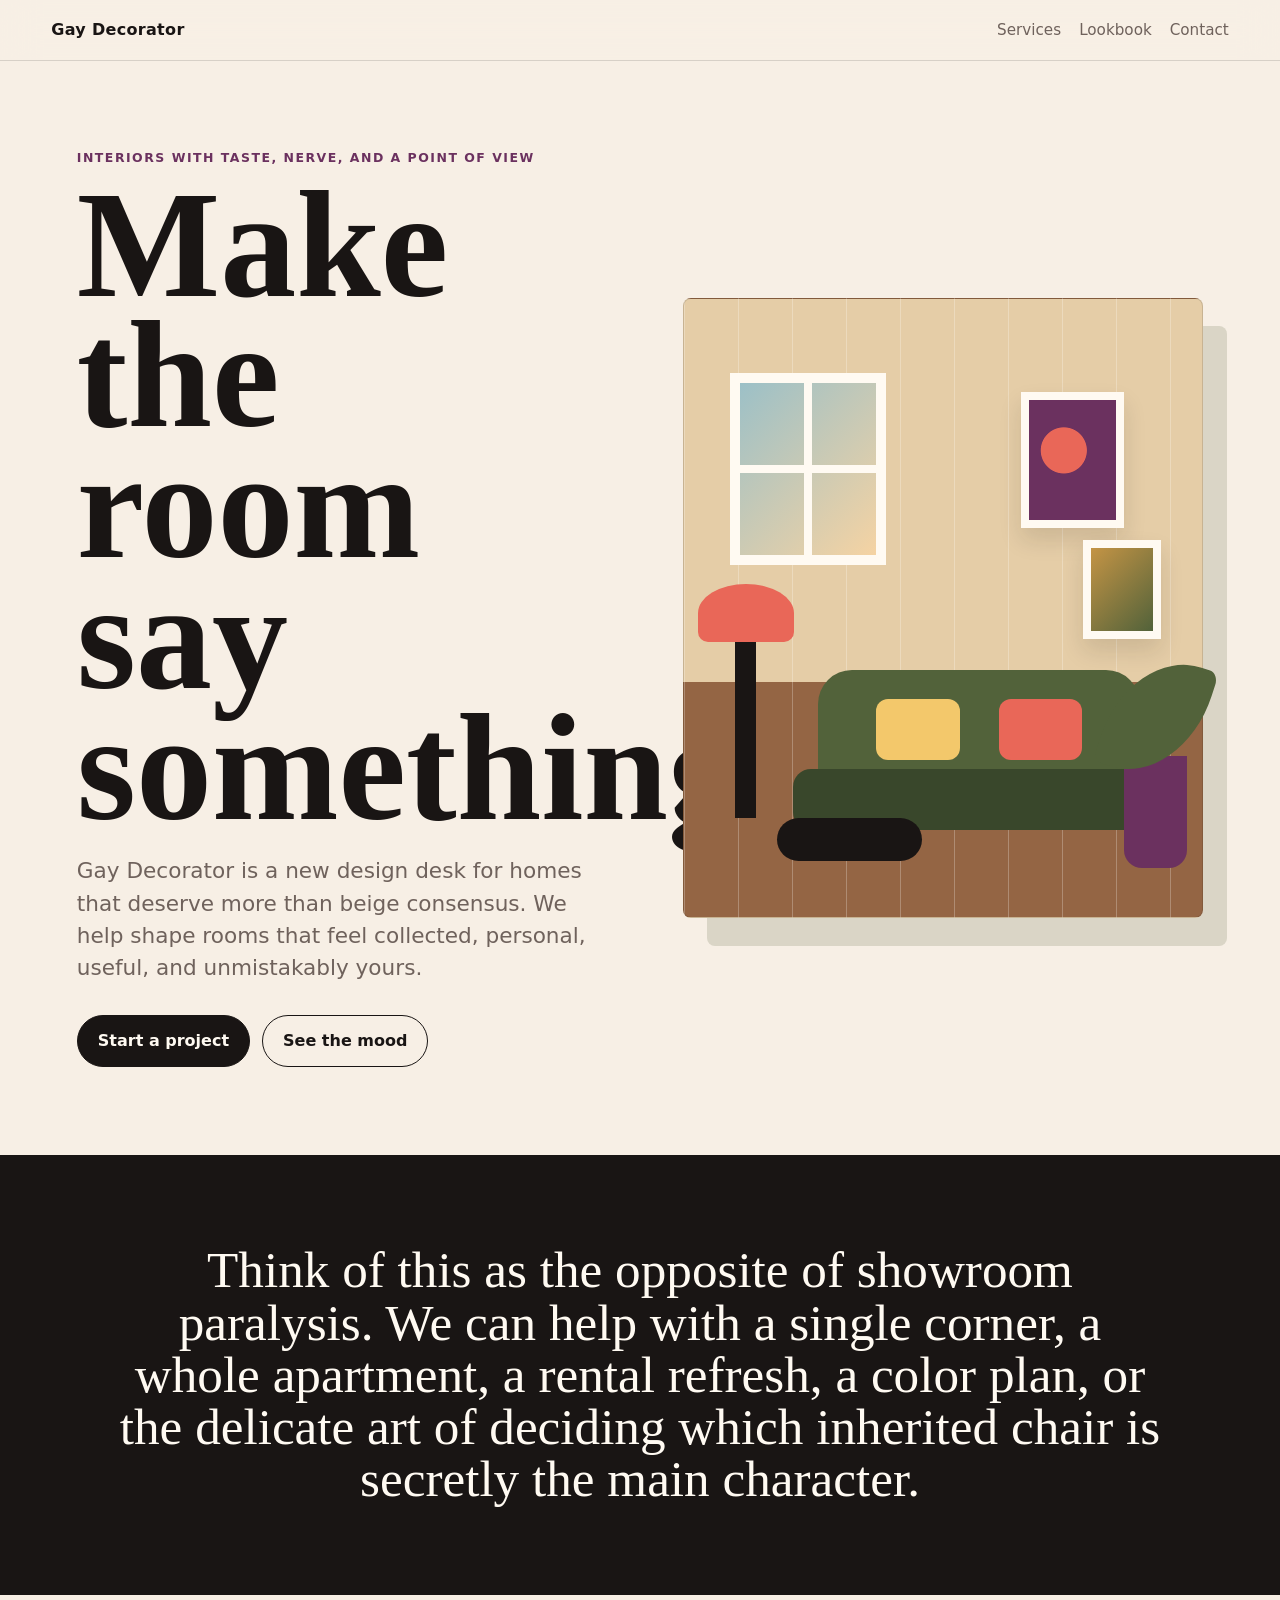
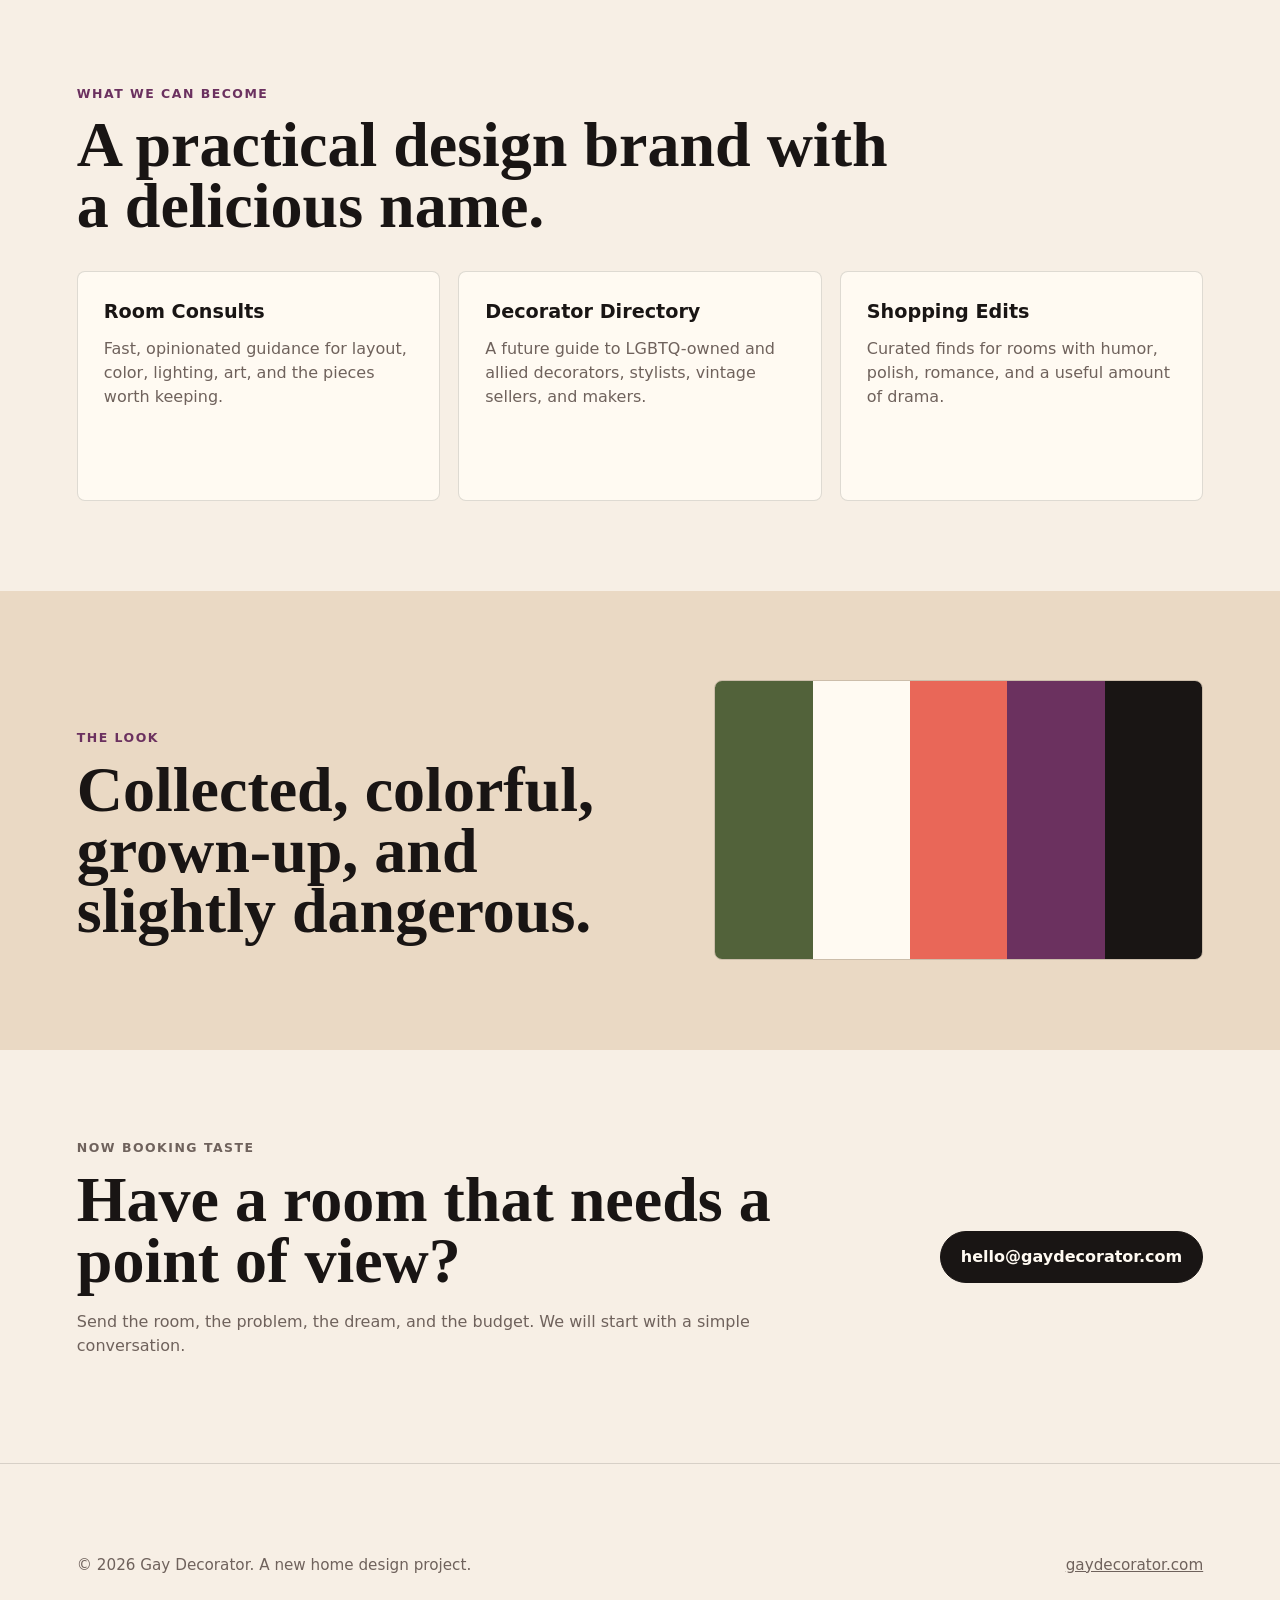
==== index.html @ ffef7746 "Launch static site" ====
<!doctype html>
<html lang="en">
  <head>
    <meta charset="utf-8">
    <meta name="viewport" content="width=device-width, initial-scale=1">
    <title>Gay Decorator | Rooms With Taste, Nerve, and a Point of View</title>
    <meta name="description" content="Gay Decorator is a sharp, joyful home design guide for people who want rooms with taste, nerve, and personality.">
    <link rel="canonical" href="https://gaydecorator.com/">
    <meta property="og:title" content="Gay Decorator">
    <meta property="og:description" content="Rooms with taste, nerve, and a point of view.">
    <meta property="og:type" content="website">
    <meta property="og:url" content="https://gaydecorator.com/">
    <meta name="theme-color" content="#f7efe5">
    <link rel="stylesheet" href="styles.css">
  </head>
  <body>
    <header class="site-header">
      <a class="brand" href="#top" aria-label="Gay Decorator home">Gay Decorator</a>
      <nav aria-label="Primary navigation">
        <a href="#services">Services</a>
        <a href="#lookbook">Lookbook</a>
        <a href="#contact">Contact</a>
      </nav>
    </header>

    <main id="top">
      <section class="hero">
        <div class="hero-copy">
          <p class="eyebrow">Interiors with taste, nerve, and a point of view</p>
          <h1>Make the room say something.</h1>
          <p class="lede">Gay Decorator is a new design desk for homes that deserve more than beige consensus. We help shape rooms that feel collected, personal, useful, and unmistakably yours.</p>
          <div class="hero-actions">
            <a class="button primary" href="mailto:hello@gaydecorator.com?subject=Gay%20Decorator%20project">Start a project</a>
            <a class="button secondary" href="#lookbook">See the mood</a>
          </div>
        </div>
        <div class="hero-room" aria-label="Stylized living room scene">
          <div class="window"></div>
          <div class="art art-one"></div>
          <div class="art art-two"></div>
          <div class="sofa">
            <span></span>
            <span></span>
          </div>
          <div class="table"></div>
          <div class="lamp"></div>
          <div class="plant"></div>
        </div>
      </section>

      <section class="intro">
        <p>Think of this as the opposite of showroom paralysis. We can help with a single corner, a whole apartment, a rental refresh, a color plan, or the delicate art of deciding which inherited chair is secretly the main character.</p>
      </section>

      <section id="services" class="section">
        <div class="section-heading">
          <p class="eyebrow">What we can become</p>
          <h2>A practical design brand with a delicious name.</h2>
        </div>
        <div class="service-grid">
          <article>
            <h3>Room Consults</h3>
            <p>Fast, opinionated guidance for layout, color, lighting, art, and the pieces worth keeping.</p>
          </article>
          <article>
            <h3>Decorator Directory</h3>
            <p>A future guide to LGBTQ-owned and allied decorators, stylists, vintage sellers, and makers.</p>
          </article>
          <article>
            <h3>Shopping Edits</h3>
            <p>Curated finds for rooms with humor, polish, romance, and a useful amount of drama.</p>
          </article>
        </div>
      </section>

      <section id="lookbook" class="lookbook">
        <div>
          <p class="eyebrow">The look</p>
          <h2>Collected, colorful, grown-up, and slightly dangerous.</h2>
        </div>
        <div class="swatches" aria-label="Design palette">
          <span class="swatch olive"></span>
          <span class="swatch cream"></span>
          <span class="swatch coral"></span>
          <span class="swatch plum"></span>
          <span class="swatch ink"></span>
        </div>
      </section>

      <section id="contact" class="contact">
        <div>
          <p class="eyebrow">Now booking taste</p>
          <h2>Have a room that needs a point of view?</h2>
          <p>Send the room, the problem, the dream, and the budget. We will start with a simple conversation.</p>
        </div>
        <a class="button primary" href="mailto:hello@gaydecorator.com?subject=Gay%20Decorator%20project">hello@gaydecorator.com</a>
      </section>
    </main>

    <footer>
      <p>&copy; 2026 Gay Decorator. A new home design project.</p>
      <a href="https://gaydecorator.com/">gaydecorator.com</a>
    </footer>
  </body>
</html>
---- styles.css ----
:root {
  --paper: #f7efe5;
  --cream: #fffaf2;
  --ink: #191514;
  --muted: #6f625c;
  --olive: #52623a;
  --coral: #e96758;
  --plum: #6b315f;
  --gold: #c49445;
  --line: rgba(25, 21, 20, 0.14);
}

* {
  box-sizing: border-box;
}

html {
  scroll-behavior: smooth;
}

body {
  margin: 0;
  color: var(--ink);
  background: var(--paper);
  font-family: Inter, ui-sans-serif, system-ui, -apple-system, BlinkMacSystemFont, "Segoe UI", sans-serif;
  line-height: 1.5;
}

a {
  color: inherit;
}

.site-header {
  position: sticky;
  top: 0;
  z-index: 10;
  display: flex;
  align-items: center;
  justify-content: space-between;
  gap: 24px;
  padding: 18px clamp(20px, 4vw, 56px);
  border-bottom: 1px solid var(--line);
  background: rgba(247, 239, 229, 0.88);
  backdrop-filter: blur(18px);
}

.brand {
  font-weight: 900;
  text-decoration: none;
  letter-spacing: 0.02em;
}

nav {
  display: flex;
  gap: 18px;
  color: var(--muted);
  font-size: 0.95rem;
}

nav a {
  text-decoration: none;
}

main {
  overflow: hidden;
}

.hero {
  display: grid;
  grid-template-columns: minmax(0, 1.02fr) minmax(300px, 0.98fr);
  gap: clamp(28px, 5vw, 72px);
  align-items: center;
  min-height: calc(100vh - 76px);
  padding: clamp(42px, 7vw, 88px) clamp(20px, 6vw, 86px);
}

.hero-copy {
  max-width: 720px;
}

.eyebrow {
  margin: 0 0 12px;
  color: var(--plum);
  font-size: 0.78rem;
  font-weight: 900;
  letter-spacing: 0.12em;
  text-transform: uppercase;
}

h1,
h2,
h3,
p {
  margin-top: 0;
}

h1 {
  max-width: 820px;
  margin-bottom: 22px;
  font-family: Georgia, "Times New Roman", serif;
  font-size: clamp(4rem, 12vw, 9.5rem);
  line-height: 0.86;
  letter-spacing: 0;
}

h2 {
  margin-bottom: 18px;
  font-family: Georgia, "Times New Roman", serif;
  font-size: clamp(2.1rem, 5vw, 4.8rem);
  line-height: 0.95;
  letter-spacing: 0;
}

h3 {
  margin-bottom: 10px;
  font-size: 1.2rem;
}

.lede {
  max-width: 640px;
  color: var(--muted);
  font-size: clamp(1.1rem, 2vw, 1.35rem);
}

.hero-actions {
  display: flex;
  flex-wrap: wrap;
  gap: 12px;
  margin-top: 30px;
}

.button {
  display: inline-flex;
  align-items: center;
  justify-content: center;
  min-height: 46px;
  padding: 13px 20px;
  border: 1px solid var(--ink);
  border-radius: 999px;
  font-weight: 800;
  text-decoration: none;
}

.button.primary {
  color: var(--cream);
  background: var(--ink);
}

.button.secondary {
  background: transparent;
}

.hero-room {
  position: relative;
  min-height: min(620px, 72vh);
  border: 1px solid var(--line);
  border-radius: 8px;
  background:
    linear-gradient(90deg, rgba(255,255,255,0.25) 1px, transparent 1px) 0 0 / 54px 54px,
    linear-gradient(#e5cda7 0 62%, #946544 62% 100%);
  box-shadow: 24px 28px 0 rgba(82, 98, 58, 0.18);
}

.window {
  position: absolute;
  top: 12%;
  left: 9%;
  width: 30%;
  height: 31%;
  border: 10px solid var(--cream);
  background: linear-gradient(135deg, #9cc0c7, #f5d3a3);
}

.window::before,
.window::after {
  position: absolute;
  content: "";
  background: var(--cream);
}

.window::before {
  left: 50%;
  width: 8px;
  height: 100%;
  transform: translateX(-50%);
}

.window::after {
  top: 50%;
  width: 100%;
  height: 8px;
  transform: translateY(-50%);
}

.art {
  position: absolute;
  border: 8px solid var(--cream);
  box-shadow: 0 12px 22px rgba(25, 21, 20, 0.12);
}

.art-one {
  top: 15%;
  right: 15%;
  width: 20%;
  height: 22%;
  background: radial-gradient(circle at 40% 42%, var(--coral) 0 26%, transparent 27%), var(--plum);
}

.art-two {
  top: 39%;
  right: 8%;
  width: 15%;
  height: 16%;
  background: linear-gradient(135deg, var(--gold), var(--olive));
}

.sofa {
  position: absolute;
  right: 12%;
  bottom: 14%;
  width: 62%;
  height: 26%;
  border-radius: 34px 34px 12px 12px;
  background: var(--olive);
}

.sofa::before {
  position: absolute;
  bottom: 0;
  left: -8%;
  width: 116%;
  height: 38%;
  border-radius: 18px;
  background: #39472b;
  content: "";
}

.sofa span {
  position: absolute;
  top: 18%;
  width: 26%;
  height: 38%;
  border-radius: 12px;
  background: #f3c86b;
}

.sofa span:first-child {
  left: 18%;
}

.sofa span:last-child {
  right: 18%;
  background: var(--coral);
}

.table {
  position: absolute;
  left: 18%;
  bottom: 9%;
  width: 28%;
  height: 7%;
  border-radius: 999px;
  background: var(--ink);
}

.lamp {
  position: absolute;
  left: 10%;
  bottom: 16%;
  width: 4%;
  height: 30%;
  background: var(--ink);
}

.lamp::before {
  position: absolute;
  left: 50%;
  top: -26%;
  width: 96px;
  height: 58px;
  border-radius: 50% 50% 10px 10px;
  background: var(--coral);
  content: "";
  transform: translateX(-50%);
}

.plant {
  position: absolute;
  right: 3%;
  bottom: 8%;
  width: 12%;
  height: 18%;
  border-radius: 0 0 18px 18px;
  background: var(--plum);
}

.plant::before {
  position: absolute;
  left: 50%;
  bottom: 80%;
  width: 150%;
  height: 110%;
  border-radius: 80% 10% 80% 10%;
  background: var(--olive);
  content: "";
  transform: translateX(-50%) rotate(18deg);
}

.intro,
.section,
.lookbook,
.contact,
footer {
  padding: clamp(44px, 7vw, 92px) clamp(20px, 6vw, 86px);
}

.intro {
  color: var(--cream);
  background: var(--ink);
}

.intro p {
  max-width: 1050px;
  margin: 0 auto;
  font-family: Georgia, "Times New Roman", serif;
  font-size: clamp(1.7rem, 4vw, 4.2rem);
  line-height: 1.02;
  text-align: center;
}

.section-heading {
  max-width: 850px;
  margin-bottom: 34px;
}

.service-grid {
  display: grid;
  grid-template-columns: repeat(3, minmax(0, 1fr));
  gap: 18px;
}

.service-grid article {
  min-height: 230px;
  padding: 26px;
  border: 1px solid var(--line);
  border-radius: 8px;
  background: var(--cream);
}

.service-grid p,
.contact p {
  color: var(--muted);
}

.lookbook {
  display: grid;
  grid-template-columns: minmax(0, 1fr) minmax(260px, 0.8fr);
  gap: 26px;
  align-items: end;
  background: #ead9c4;
}

.swatches {
  display: grid;
  grid-template-columns: repeat(5, 1fr);
  min-height: 280px;
  border: 1px solid var(--line);
  border-radius: 8px;
  overflow: hidden;
}

.swatch.olive { background: var(--olive); }
.swatch.cream { background: var(--cream); }
.swatch.coral { background: var(--coral); }
.swatch.plum { background: var(--plum); }
.swatch.ink { background: var(--ink); }

.contact {
  display: flex;
  align-items: center;
  justify-content: space-between;
  gap: 24px;
}

.contact > div {
  max-width: 720px;
}

footer {
  display: flex;
  justify-content: space-between;
  gap: 20px;
  border-top: 1px solid var(--line);
  color: var(--muted);
  font-size: 0.95rem;
}

footer p {
  margin-bottom: 0;
}

@media (max-width: 850px) {
  .site-header,
  .contact,
  footer {
    align-items: flex-start;
    flex-direction: column;
  }

  nav {
    flex-wrap: wrap;
  }

  .hero,
  .lookbook,
  .service-grid {
    grid-template-columns: 1fr;
  }

  .hero {
    min-height: 0;
  }

  .hero-room {
    min-height: 460px;
  }

  .swatches {
    min-height: 180px;
  }
}

@media (max-width: 520px) {
  h1 {
    font-size: 4.1rem;
  }

  .hero-room {
    min-height: 360px;
    box-shadow: 12px 14px 0 rgba(82, 98, 58, 0.18);
  }

  .service-grid article {
    min-height: 0;
  }
}
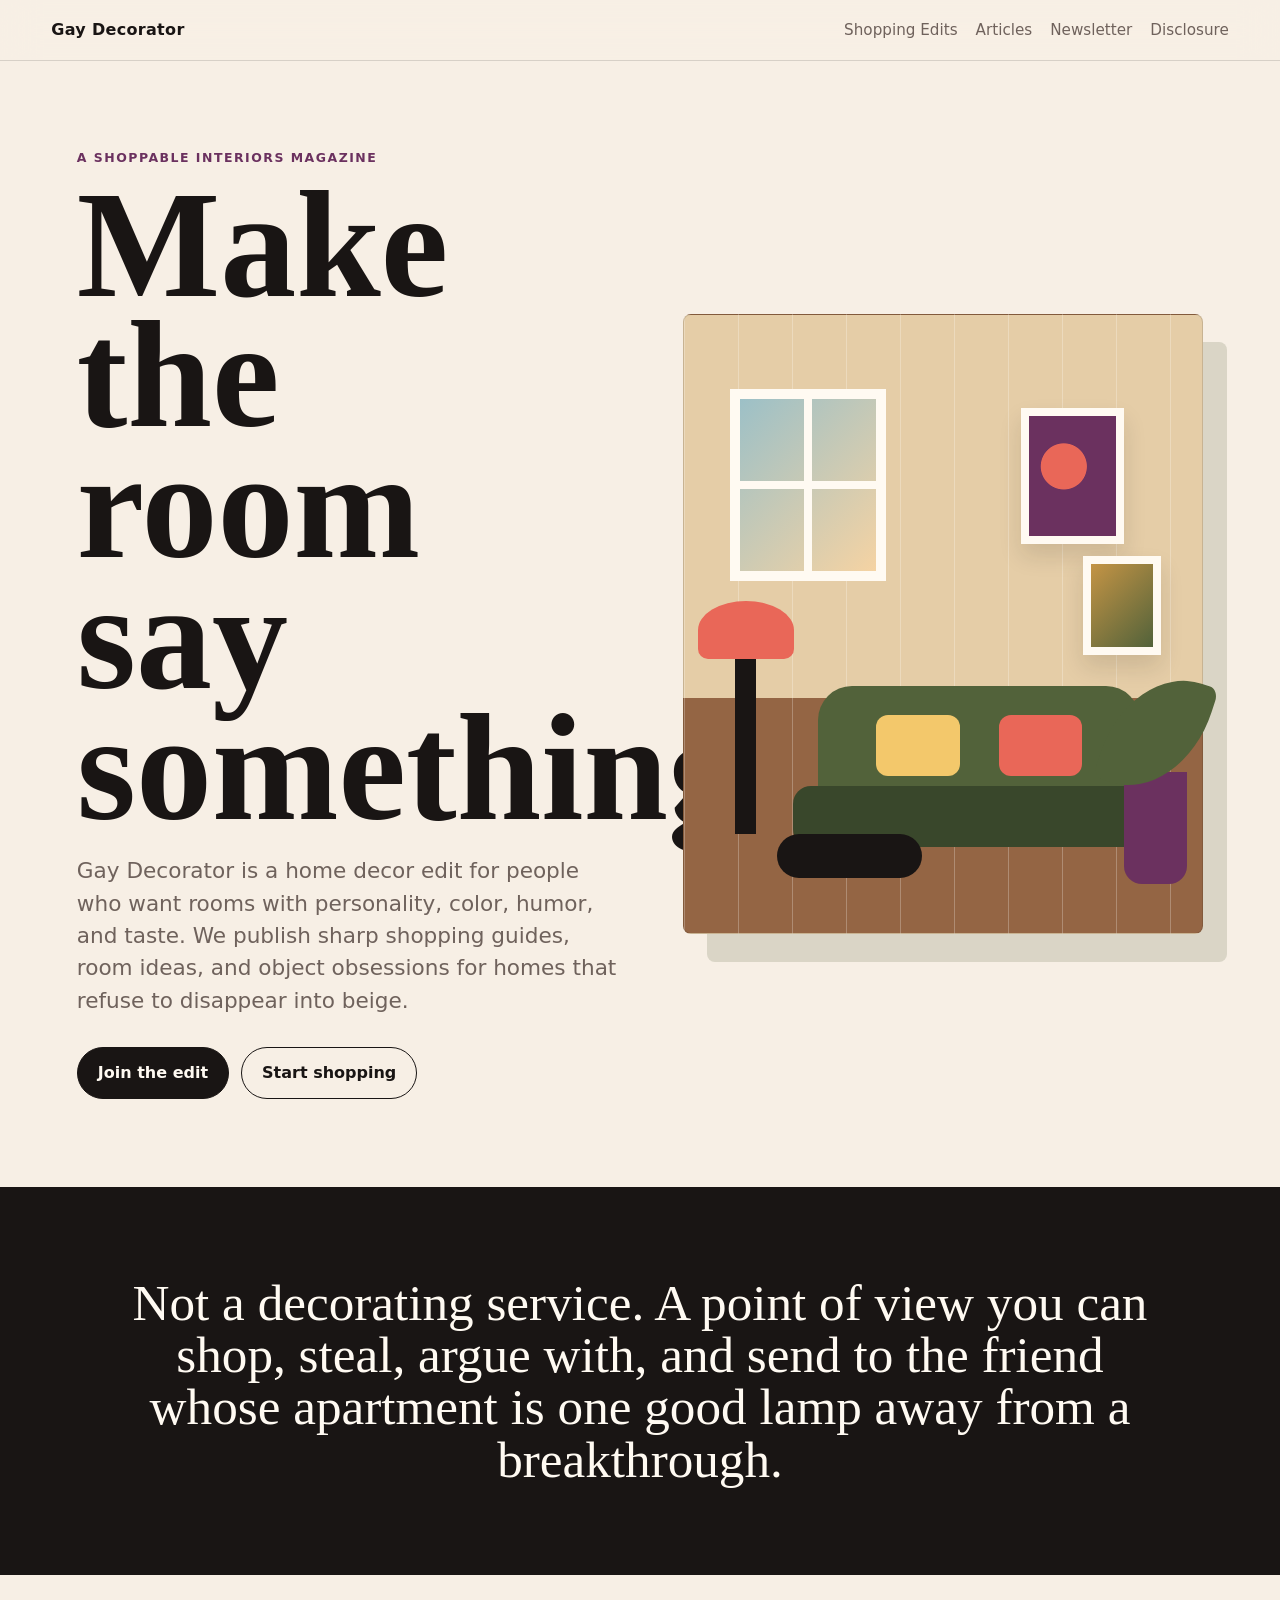
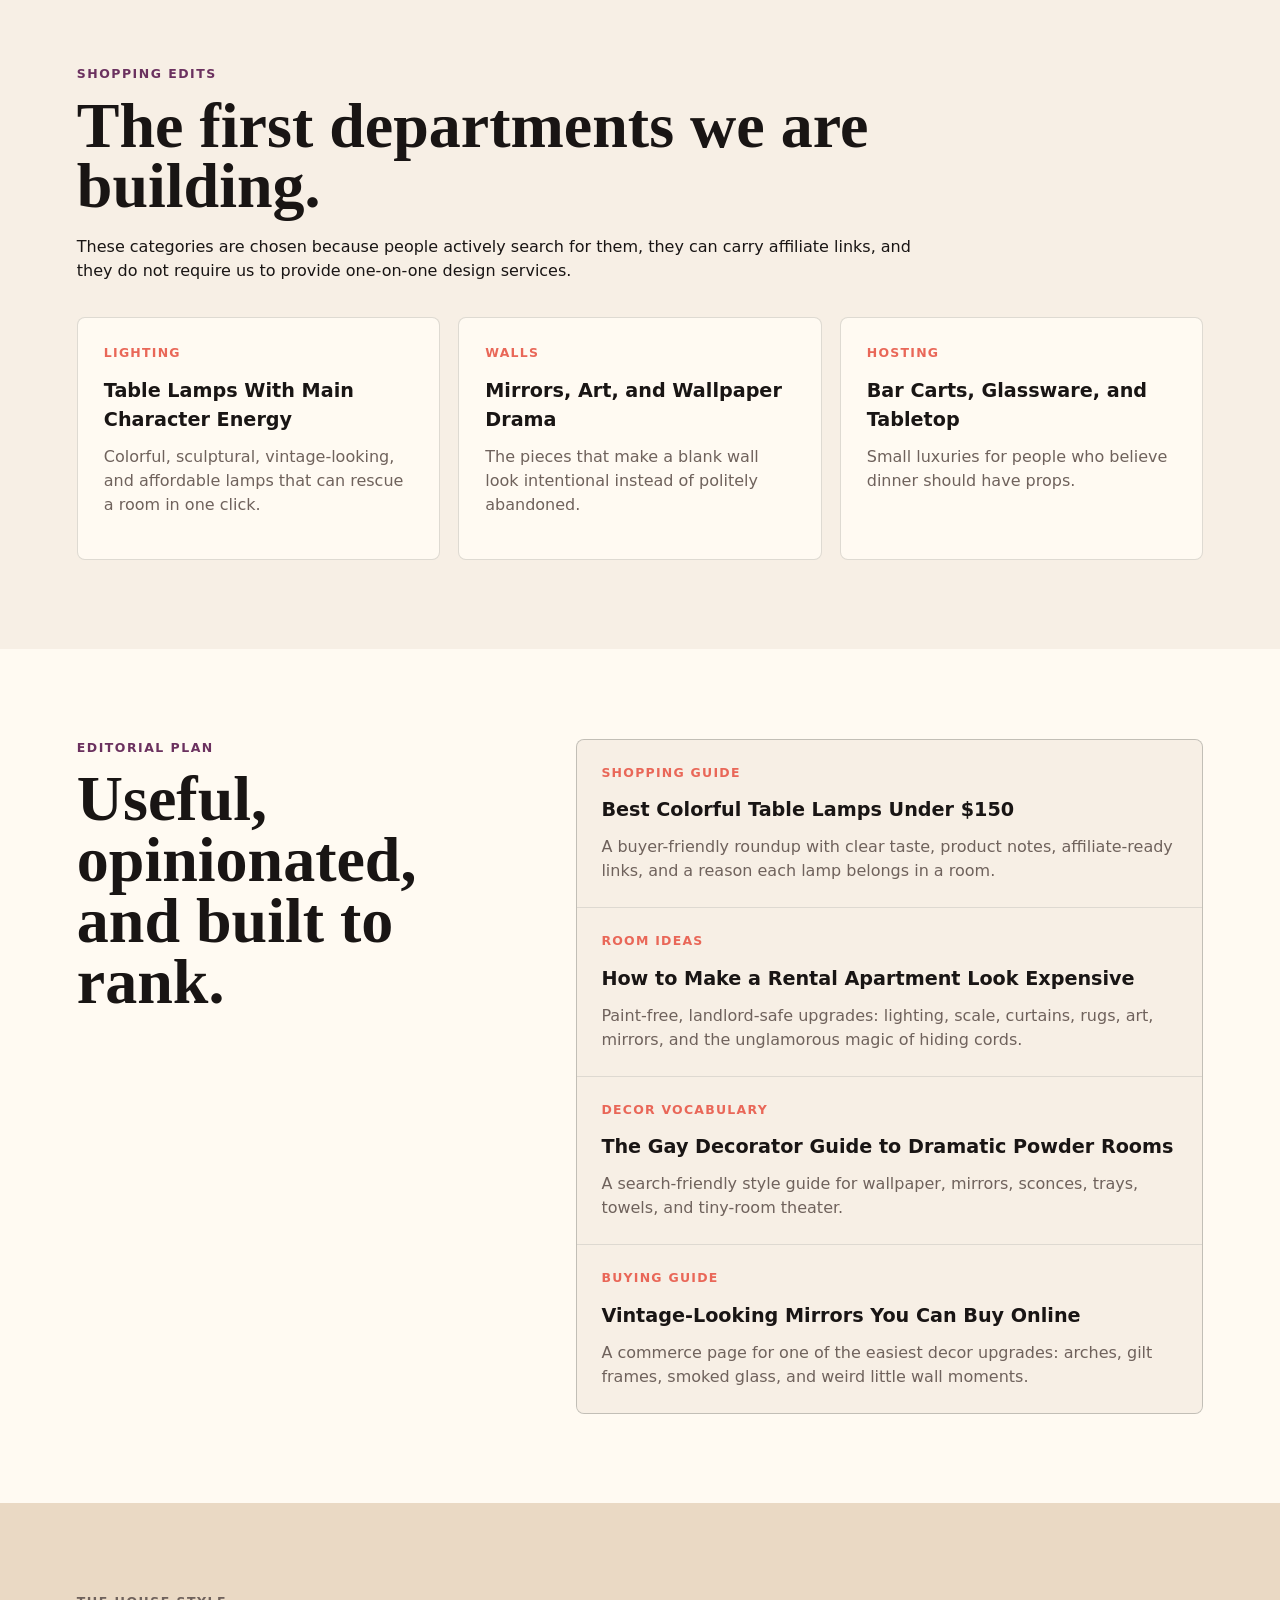
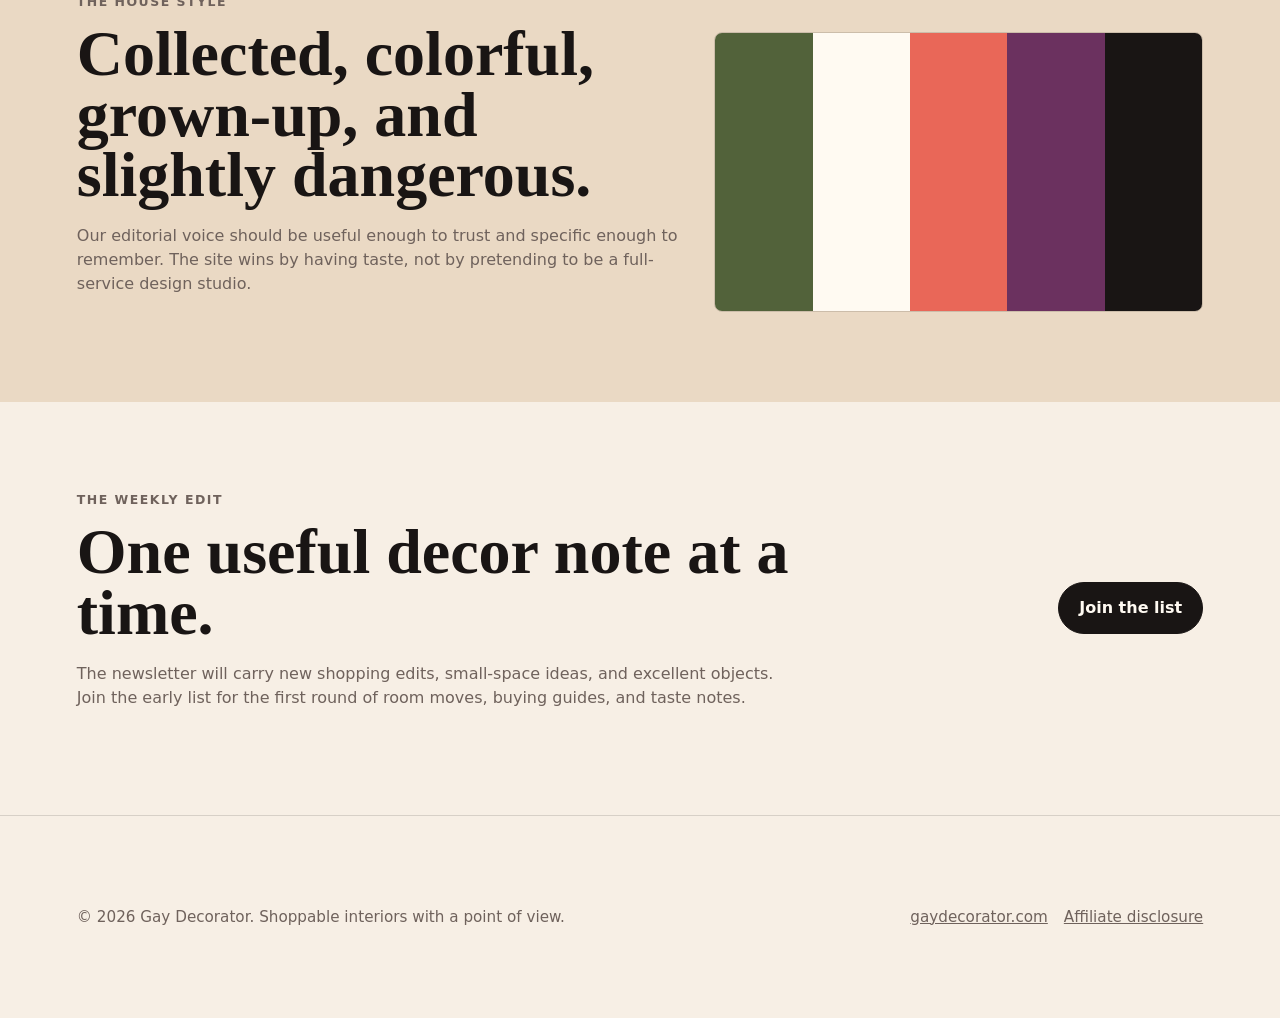
==== commit 8ca41331: "Add files via upload Reposition Gay Decorator as content commerce publication" ====
--- a/index.html
+++ b/index.html
@@ -3,11 +3,11 @@
   <head>
     <meta charset="utf-8">
     <meta name="viewport" content="width=device-width, initial-scale=1">
-    <title>Gay Decorator | Rooms With Taste, Nerve, and a Point of View</title>
-    <meta name="description" content="Gay Decorator is a sharp, joyful home design guide for people who want rooms with taste, nerve, and personality.">
+    <title>Gay Decorator | Shoppable Interiors With Taste and Nerve</title>
+    <meta name="description" content="Gay Decorator is a shoppable interiors magazine for rooms with personality, color, humor, and taste.">
     <link rel="canonical" href="https://gaydecorator.com/">
     <meta property="og:title" content="Gay Decorator">
-    <meta property="og:description" content="Rooms with taste, nerve, and a point of view.">
+    <meta property="og:description" content="Shoppable interiors with taste, nerve, color, and a point of view.">
     <meta property="og:type" content="website">
     <meta property="og:url" content="https://gaydecorator.com/">
     <meta name="theme-color" content="#f7efe5">
@@ -17,21 +17,22 @@
     <header class="site-header">
       <a class="brand" href="#top" aria-label="Gay Decorator home">Gay Decorator</a>
       <nav aria-label="Primary navigation">
-        <a href="#services">Services</a>
-        <a href="#lookbook">Lookbook</a>
-        <a href="#contact">Contact</a>
+        <a href="#edits">Shopping Edits</a>
+        <a href="#articles">Articles</a>
+        <a href="#newsletter">Newsletter</a>
+        <a href="disclosure.html">Disclosure</a>
       </nav>
     </header>
 
     <main id="top">
       <section class="hero">
         <div class="hero-copy">
-          <p class="eyebrow">Interiors with taste, nerve, and a point of view</p>
+          <p class="eyebrow">A shoppable interiors magazine</p>
           <h1>Make the room say something.</h1>
-          <p class="lede">Gay Decorator is a new design desk for homes that deserve more than beige consensus. We help shape rooms that feel collected, personal, useful, and unmistakably yours.</p>
+          <p class="lede">Gay Decorator is a home decor edit for people who want rooms with personality, color, humor, and taste. We publish sharp shopping guides, room ideas, and object obsessions for homes that refuse to disappear into beige.</p>
           <div class="hero-actions">
-            <a class="button primary" href="mailto:hello@gaydecorator.com?subject=Gay%20Decorator%20project">Start a project</a>
-            <a class="button secondary" href="#lookbook">See the mood</a>
+            <a class="button primary" href="#newsletter">Join the edit</a>
+            <a class="button secondary" href="#edits">Start shopping</a>
           </div>
         </div>
         <div class="hero-room" aria-label="Stylized living room scene">
@@ -49,34 +50,68 @@
       </section>
 
       <section class="intro">
-        <p>Think of this as the opposite of showroom paralysis. We can help with a single corner, a whole apartment, a rental refresh, a color plan, or the delicate art of deciding which inherited chair is secretly the main character.</p>
+        <p>Not a decorating service. A point of view you can shop, steal, argue with, and send to the friend whose apartment is one good lamp away from a breakthrough.</p>
       </section>
 
-      <section id="services" class="section">
+      <section id="edits" class="section">
         <div class="section-heading">
-          <p class="eyebrow">What we can become</p>
-          <h2>A practical design brand with a delicious name.</h2>
+          <p class="eyebrow">Shopping edits</p>
+          <h2>The first departments we are building.</h2>
+          <p>These categories are chosen because people actively search for them, they can carry affiliate links, and they do not require us to provide one-on-one design services.</p>
         </div>
-        <div class="service-grid">
+        <div class="card-grid">
           <article>
-            <h3>Room Consults</h3>
-            <p>Fast, opinionated guidance for layout, color, lighting, art, and the pieces worth keeping.</p>
+            <span class="card-kicker">Lighting</span>
+            <h3>Table Lamps With Main Character Energy</h3>
+            <p>Colorful, sculptural, vintage-looking, and affordable lamps that can rescue a room in one click.</p>
           </article>
           <article>
-            <h3>Decorator Directory</h3>
-            <p>A future guide to LGBTQ-owned and allied decorators, stylists, vintage sellers, and makers.</p>
+            <span class="card-kicker">Walls</span>
+            <h3>Mirrors, Art, and Wallpaper Drama</h3>
+            <p>The pieces that make a blank wall look intentional instead of politely abandoned.</p>
           </article>
           <article>
-            <h3>Shopping Edits</h3>
-            <p>Curated finds for rooms with humor, polish, romance, and a useful amount of drama.</p>
+            <span class="card-kicker">Hosting</span>
+            <h3>Bar Carts, Glassware, and Tabletop</h3>
+            <p>Small luxuries for people who believe dinner should have props.</p>
           </article>
         </div>
       </section>
 
-      <section id="lookbook" class="lookbook">
+      <section id="articles" class="section feature-section">
         <div>
-          <p class="eyebrow">The look</p>
+          <p class="eyebrow">Editorial plan</p>
+          <h2>Useful, opinionated, and built to rank.</h2>
+        </div>
+        <div class="article-list">
+          <article>
+            <p class="article-meta">Shopping Guide</p>
+            <h3>Best Colorful Table Lamps Under $150</h3>
+            <p>A buyer-friendly roundup with clear taste, product notes, affiliate-ready links, and a reason each lamp belongs in a room.</p>
+          </article>
+          <article>
+            <p class="article-meta">Room Ideas</p>
+            <h3>How to Make a Rental Apartment Look Expensive</h3>
+            <p>Paint-free, landlord-safe upgrades: lighting, scale, curtains, rugs, art, mirrors, and the unglamorous magic of hiding cords.</p>
+          </article>
+          <article>
+            <p class="article-meta">Decor Vocabulary</p>
+            <h3>The Gay Decorator Guide to Dramatic Powder Rooms</h3>
+            <p>A search-friendly style guide for wallpaper, mirrors, sconces, trays, towels, and tiny-room theater.</p>
+          </article>
+          <article>
+            <p class="article-meta">Buying Guide</p>
+            <h3>Vintage-Looking Mirrors You Can Buy Online</h3>
+            <p>A commerce page for one of the easiest decor upgrades: arches, gilt frames, smoked glass, and weird little wall moments.</p>
+          </article>
+        </div>
+      </section>
+
+      <section class="lookbook">
+        <div>
+          <p class="eyebrow">The house style</p>
           <h2>Collected, colorful, grown-up, and slightly dangerous.</h2>
+          <p>Our editorial voice should be useful enough to trust and specific enough to remember. The site wins by having taste, not by pretending to be a full-service design studio.</p>
         </div>
         <div class="swatches" aria-label="Design palette">
           <span class="swatch olive"></span>
@@ -87,19 +122,22 @@
         </div>
       </section>
 
-      <section id="contact" class="contact">
+      <section id="newsletter" class="newsletter">
         <div>
-          <p class="eyebrow">Now booking taste</p>
-          <h2>Have a room that needs a point of view?</h2>
-          <p>Send the room, the problem, the dream, and the budget. We will start with a simple conversation.</p>
+          <p class="eyebrow">The Weekly Edit</p>
+          <h2>One useful decor note at a time.</h2>
+          <p>The newsletter will carry new shopping edits, small-space ideas, and excellent objects. Join the early list for the first round of room moves, buying guides, and taste notes.</p>
         </div>
-        <a class="button primary" href="mailto:hello@gaydecorator.com?subject=Gay%20Decorator%20project">hello@gaydecorator.com</a>
+        <a class="button primary" href="https://docs.google.com/forms/d/e/1FAIpQLSeSLnZZSTR9RRK-6bzQPXbWevui3W3SBa0v1GQVyz17RBZCoA/viewform?usp=publish-editor" target="_blank" rel="noopener">Join the list</a>
       </section>
     </main>
 
     <footer>
-      <p>&copy; 2026 Gay Decorator. A new home design project.</p>
-      <a href="https://gaydecorator.com/">gaydecorator.com</a>
+      <p>&copy; 2026 Gay Decorator. Shoppable interiors with a point of view.</p>
+      <div class="footer-links">
+        <a href="https://gaydecorator.com/">gaydecorator.com</a>
+        <a href="disclosure.html">Affiliate disclosure</a>
+      </div>
     </footer>
   </body>
 </html>
--- a/styles.css
+++ b/styles.css
@@ -333,13 +333,13 @@
   margin-bottom: 34px;
 }
 
-.service-grid {
+.card-grid {
   display: grid;
   grid-template-columns: repeat(3, minmax(0, 1fr));
   gap: 18px;
 }
 
-.service-grid article {
+.card-grid article {
   min-height: 230px;
   padding: 26px;
   border: 1px solid var(--line);
@@ -347,8 +347,47 @@
   background: var(--cream);
 }
 
-.service-grid p,
-.contact p {
+.card-grid p,
+.newsletter p,
+.lookbook p,
+.page p {
+  color: var(--muted);
+}
+
+.card-kicker,
+.article-meta {
+  display: block;
+  margin-bottom: 14px;
+  color: var(--coral);
+  font-size: 0.78rem;
+  font-weight: 900;
+  letter-spacing: 0.1em;
+  text-transform: uppercase;
+}
+
+.feature-section {
+  display: grid;
+  grid-template-columns: minmax(240px, 0.82fr) minmax(0, 1.18fr);
+  gap: clamp(28px, 5vw, 72px);
+  background: var(--cream);
+}
+
+.article-list {
+  display: grid;
+  gap: 1px;
+  border: 1px solid var(--line);
+  border-radius: 8px;
+  overflow: hidden;
+  background: var(--line);
+}
+
+.article-list article {
+  padding: 24px;
+  background: var(--paper);
+}
+
+.article-list p:last-child {
+  margin-bottom: 0;
   color: var(--muted);
 }
 
@@ -375,15 +414,35 @@
 .swatch.plum { background: var(--plum); }
 .swatch.ink { background: var(--ink); }
 
-.contact {
+.newsletter {
   display: flex;
   align-items: center;
   justify-content: space-between;
   gap: 24px;
-}
-
-.contact > div {
+  padding: clamp(44px, 7vw, 92px) clamp(20px, 6vw, 86px);
+}
+
+.newsletter > div {
   max-width: 720px;
+}
+
+.page {
+  max-width: 920px;
+  padding: clamp(58px, 8vw, 118px) clamp(20px, 6vw, 86px);
+}
+
+.page h1 {
+  font-size: clamp(3.2rem, 8vw, 7rem);
+}
+
+.page p {
+  font-size: 1.12rem;
+}
+
+.footer-links {
+  display: flex;
+  flex-wrap: wrap;
+  gap: 16px;
 }
 
 footer {
@@ -401,7 +460,7 @@
 
 @media (max-width: 850px) {
   .site-header,
-  .contact,
+  .newsletter,
   footer {
     align-items: flex-start;
     flex-direction: column;
@@ -413,7 +472,8 @@
 
   .hero,
   .lookbook,
-  .service-grid {
+  .card-grid,
+  .feature-section {
     grid-template-columns: 1fr;
   }
 
@@ -440,7 +500,7 @@
     box-shadow: 12px 14px 0 rgba(82, 98, 58, 0.18);
   }
 
-  .service-grid article {
+  .card-grid article {
     min-height: 0;
   }
 }
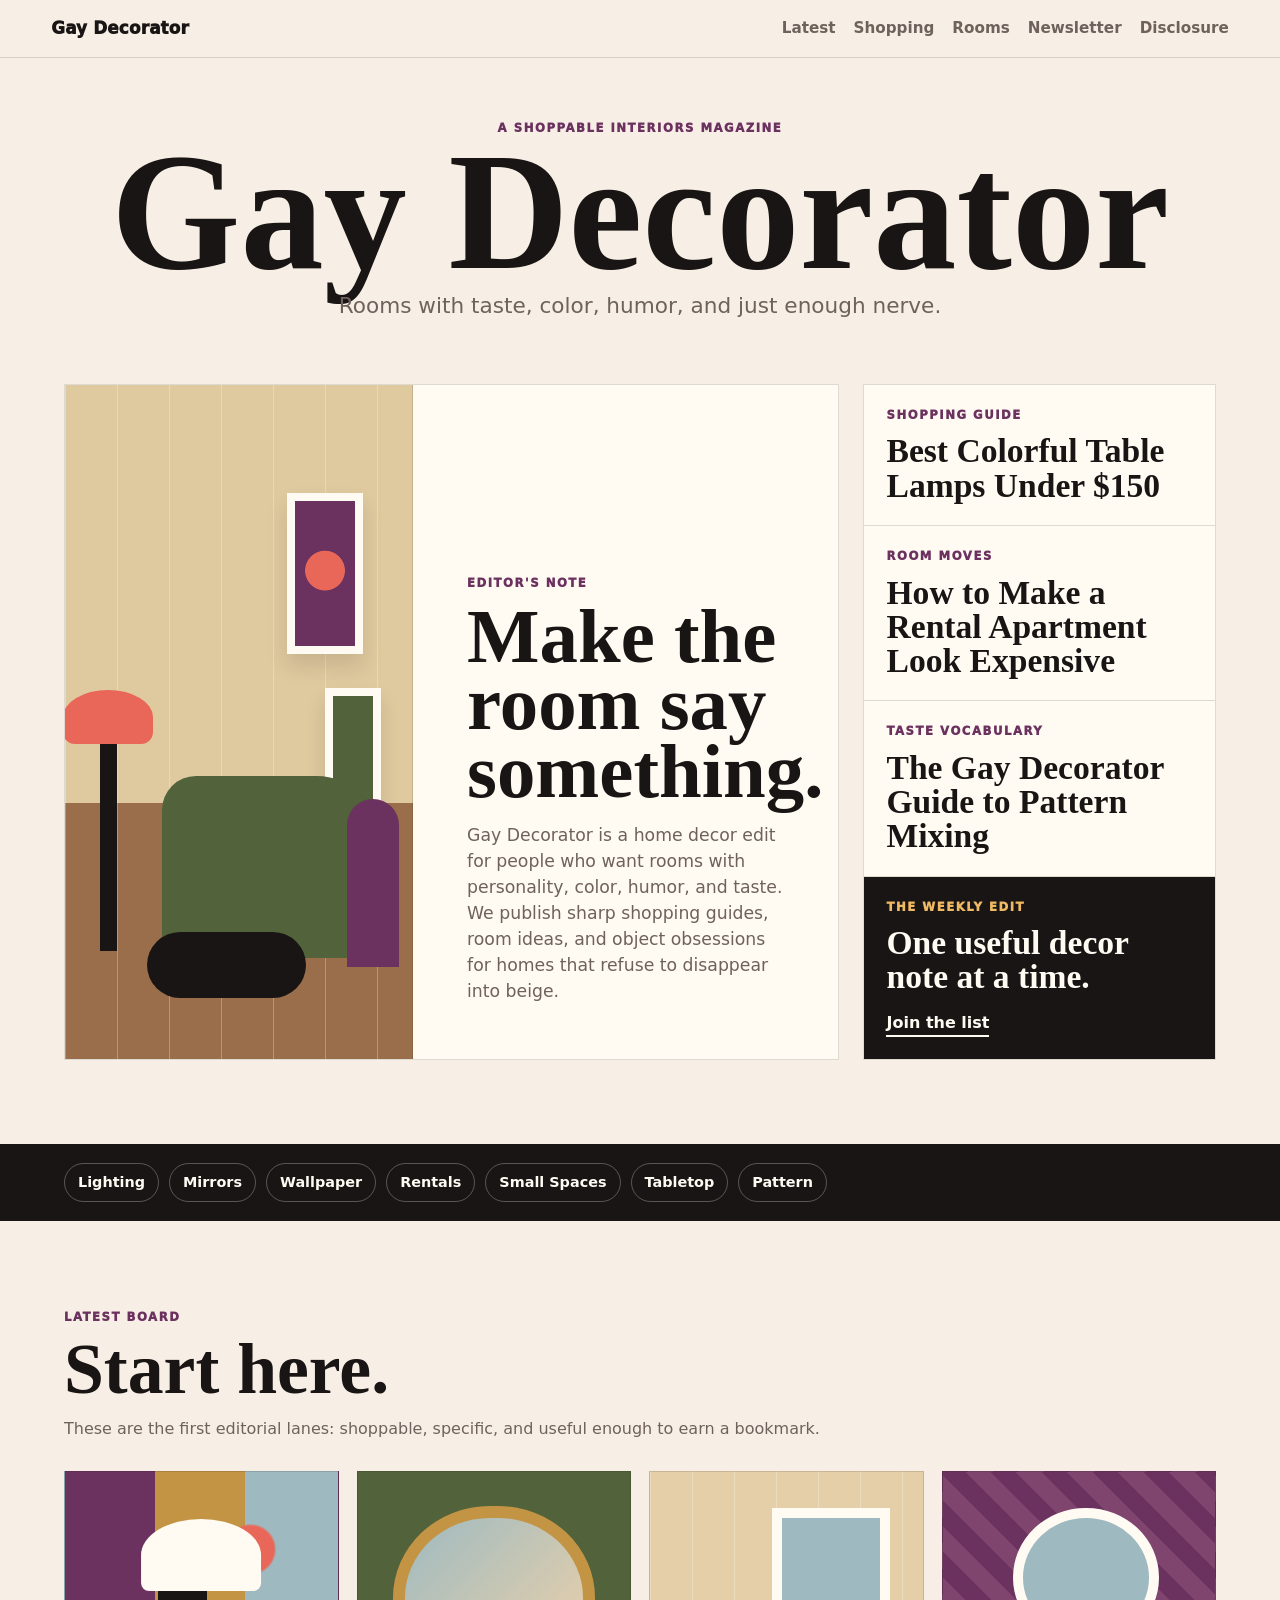
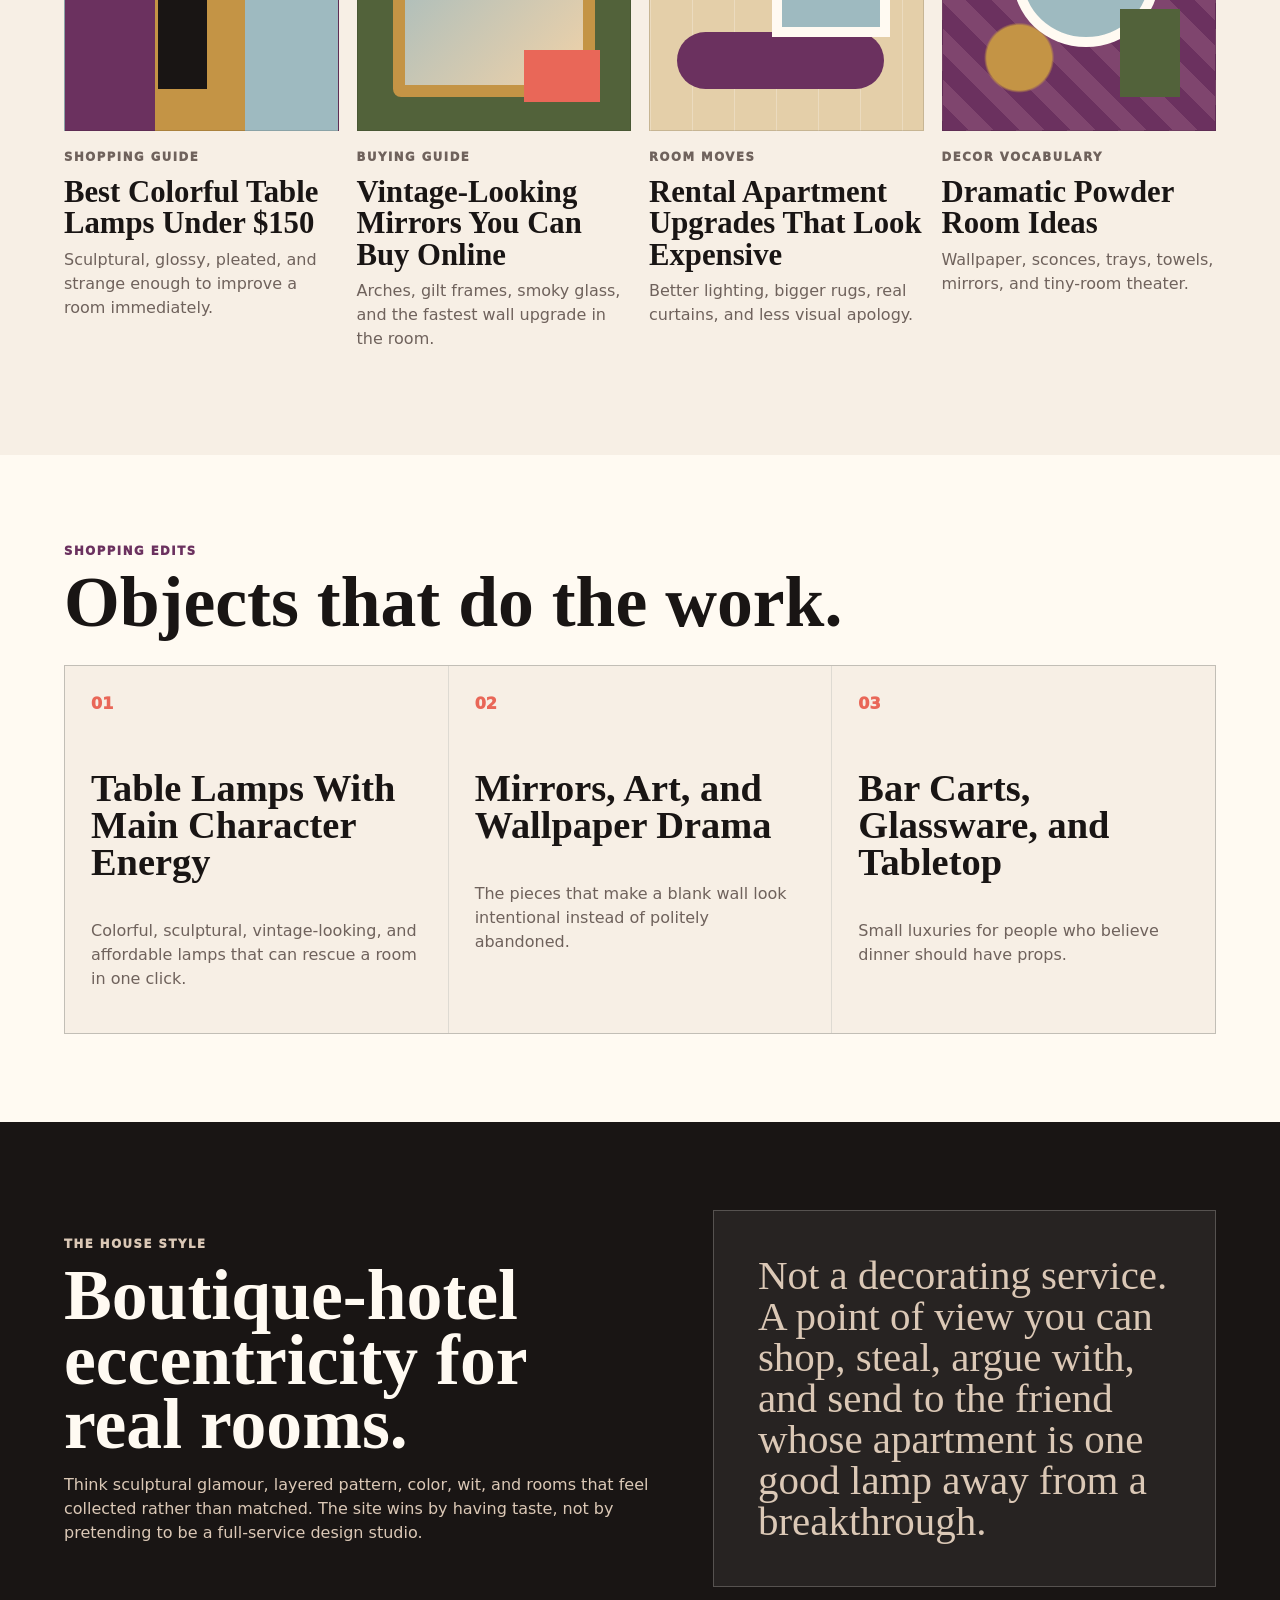
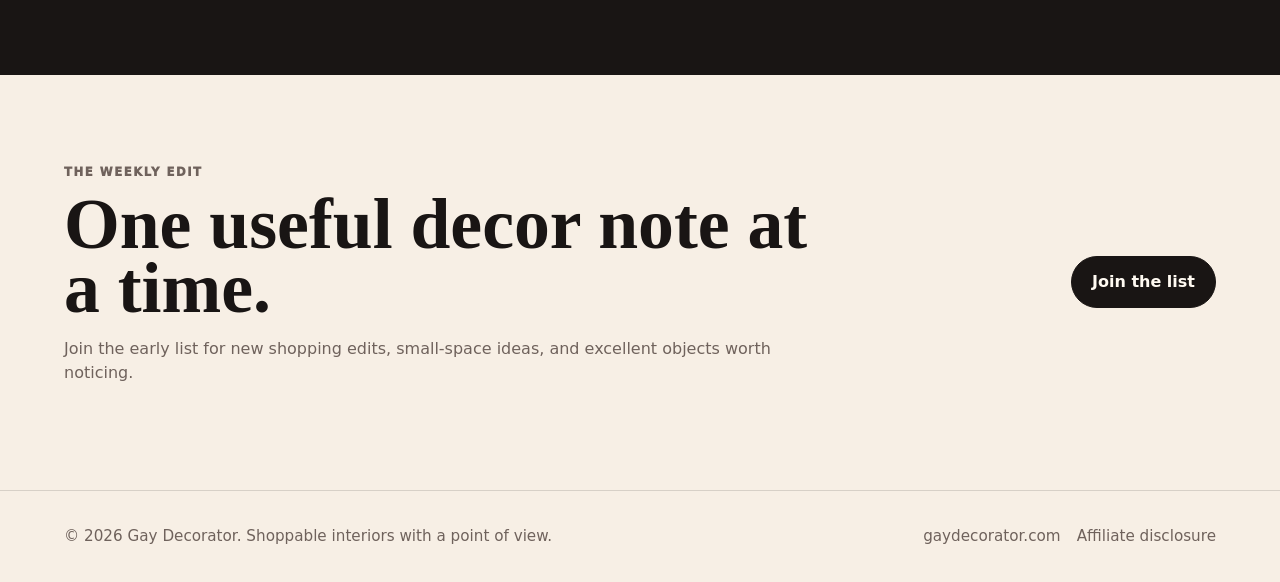
==== commit f27412f1: "Add files via upload Redesign homepage as editorial front page" ====
--- a/index.html
+++ b/index.html
@@ -17,108 +17,133 @@
     <header class="site-header">
       <a class="brand" href="#top" aria-label="Gay Decorator home">Gay Decorator</a>
       <nav aria-label="Primary navigation">
-        <a href="#edits">Shopping Edits</a>
-        <a href="#articles">Articles</a>
+        <a href="#latest">Latest</a>
+        <a href="#shopping">Shopping</a>
+        <a href="#rooms">Rooms</a>
         <a href="#newsletter">Newsletter</a>
         <a href="disclosure.html">Disclosure</a>
       </nav>
     </header>
 
     <main id="top">
-      <section class="hero">
-        <div class="hero-copy">
-          <p class="eyebrow">A shoppable interiors magazine</p>
-          <h1>Make the room say something.</h1>
-          <p class="lede">Gay Decorator is a home decor edit for people who want rooms with personality, color, humor, and taste. We publish sharp shopping guides, room ideas, and object obsessions for homes that refuse to disappear into beige.</p>
-          <div class="hero-actions">
-            <a class="button primary" href="#newsletter">Join the edit</a>
-            <a class="button secondary" href="#edits">Start shopping</a>
+      <section class="masthead" aria-labelledby="site-title">
+        <p class="eyebrow">A shoppable interiors magazine</p>
+        <h1 id="site-title">Gay Decorator</h1>
+        <p>Rooms with taste, color, humor, and just enough nerve.</p>
+      </section>
+
+      <section class="front-page" aria-label="Featured stories">
+        <article class="lead-card">
+          <a class="image-panel room-panel" href="#newsletter" aria-label="Featured story: Make the room say something">
+            <span class="poster poster-one"></span>
+            <span class="poster poster-two"></span>
+            <span class="chair"></span>
+            <span class="lamp-shape"></span>
+          </a>
+          <div class="story-copy">
+            <p class="article-meta">Editor's Note</p>
+            <h2><a href="#newsletter">Make the room say something.</a></h2>
+            <p>Gay Decorator is a home decor edit for people who want rooms with personality, color, humor, and taste. We publish sharp shopping guides, room ideas, and object obsessions for homes that refuse to disappear into beige.</p>
           </div>
+        </article>
+
+        <aside class="top-stack" aria-label="Top stories">
+          <article>
+            <p class="article-meta">Shopping Guide</p>
+            <h3><a href="#shopping">Best Colorful Table Lamps Under $150</a></h3>
+          </article>
+          <article>
+            <p class="article-meta">Room Moves</p>
+            <h3><a href="#rooms">How to Make a Rental Apartment Look Expensive</a></h3>
+          </article>
+          <article>
+            <p class="article-meta">Taste Vocabulary</p>
+            <h3><a href="#rooms">The Gay Decorator Guide to Pattern Mixing</a></h3>
+          </article>
+          <article class="signup-mini">
+            <p class="article-meta">The Weekly Edit</p>
+            <h3>One useful decor note at a time.</h3>
+            <a class="text-link" href="https://docs.google.com/forms/d/e/1FAIpQLSeSLnZZSTR9RRK-6bzQPXbWevui3W3SBa0v1GQVyz17RBZCoA/viewform?usp=publish-editor" target="_blank" rel="noopener">Join the list</a>
+          </article>
+        </aside>
+      </section>
+
+      <section class="departments" aria-label="Departments">
+        <a href="#shopping">Lighting</a>
+        <a href="#shopping">Mirrors</a>
+        <a href="#shopping">Wallpaper</a>
+        <a href="#rooms">Rentals</a>
+        <a href="#rooms">Small Spaces</a>
+        <a href="#shopping">Tabletop</a>
+        <a href="#rooms">Pattern</a>
+      </section>
+
+      <section id="latest" class="section latest">
+        <div class="section-heading">
+          <p class="eyebrow">Latest board</p>
+          <h2>Start here.</h2>
+          <p>These are the first editorial lanes: shoppable, specific, and useful enough to earn a bookmark.</p>
         </div>
-        <div class="hero-room" aria-label="Stylized living room scene">
-          <div class="window"></div>
-          <div class="art art-one"></div>
-          <div class="art art-two"></div>
-          <div class="sofa">
-            <span></span>
-            <span></span>
-          </div>
-          <div class="table"></div>
-          <div class="lamp"></div>
-          <div class="plant"></div>
+        <div class="story-grid">
+          <article class="story-card">
+            <a class="thumb thumb-lamps" href="#shopping" aria-label="Best Colorful Table Lamps Under $150"></a>
+            <p class="article-meta">Shopping Guide</p>
+            <h3><a href="#shopping">Best Colorful Table Lamps Under $150</a></h3>
+            <p>Sculptural, glossy, pleated, and strange enough to improve a room immediately.</p>
+          </article>
+          <article class="story-card">
+            <a class="thumb thumb-mirror" href="#shopping" aria-label="Vintage-Looking Mirrors You Can Buy Online"></a>
+            <p class="article-meta">Buying Guide</p>
+            <h3><a href="#shopping">Vintage-Looking Mirrors You Can Buy Online</a></h3>
+            <p>Arches, gilt frames, smoky glass, and the fastest wall upgrade in the room.</p>
+          </article>
+          <article class="story-card">
+            <a class="thumb thumb-rental" href="#rooms" aria-label="Rental Apartment Upgrades That Look Expensive"></a>
+            <p class="article-meta">Room Moves</p>
+            <h3><a href="#rooms">Rental Apartment Upgrades That Look Expensive</a></h3>
+            <p>Better lighting, bigger rugs, real curtains, and less visual apology.</p>
+          </article>
+          <article class="story-card">
+            <a class="thumb thumb-powder" href="#rooms" aria-label="Dramatic Powder Room Ideas"></a>
+            <p class="article-meta">Decor Vocabulary</p>
+            <h3><a href="#rooms">Dramatic Powder Room Ideas</a></h3>
+            <p>Wallpaper, sconces, trays, towels, mirrors, and tiny-room theater.</p>
+          </article>
         </div>
       </section>
 
-      <section class="intro">
-        <p>Not a decorating service. A point of view you can shop, steal, argue with, and send to the friend whose apartment is one good lamp away from a breakthrough.</p>
-      </section>
-
-      <section id="edits" class="section">
+      <section id="shopping" class="section shopping-board">
         <div class="section-heading">
           <p class="eyebrow">Shopping edits</p>
-          <h2>The first departments we are building.</h2>
-          <p>These categories are chosen because people actively search for them, they can carry affiliate links, and they do not require us to provide one-on-one design services.</p>
+          <h2>Objects that do the work.</h2>
         </div>
-        <div class="card-grid">
+        <div class="edit-grid">
           <article>
-            <span class="card-kicker">Lighting</span>
+            <span class="edit-number">01</span>
             <h3>Table Lamps With Main Character Energy</h3>
             <p>Colorful, sculptural, vintage-looking, and affordable lamps that can rescue a room in one click.</p>
           </article>
           <article>
-            <span class="card-kicker">Walls</span>
+            <span class="edit-number">02</span>
             <h3>Mirrors, Art, and Wallpaper Drama</h3>
             <p>The pieces that make a blank wall look intentional instead of politely abandoned.</p>
           </article>
           <article>
-            <span class="card-kicker">Hosting</span>
+            <span class="edit-number">03</span>
             <h3>Bar Carts, Glassware, and Tabletop</h3>
             <p>Small luxuries for people who believe dinner should have props.</p>
           </article>
         </div>
       </section>
 
-      <section id="articles" class="section feature-section">
-        <div>
-          <p class="eyebrow">Editorial plan</p>
-          <h2>Useful, opinionated, and built to rank.</h2>
-        </div>
-        <div class="article-list">
-          <article>
-            <p class="article-meta">Shopping Guide</p>
-            <h3>Best Colorful Table Lamps Under $150</h3>
-            <p>A buyer-friendly roundup with clear taste, product notes, affiliate-ready links, and a reason each lamp belongs in a room.</p>
-          </article>
-          <article>
-            <p class="article-meta">Room Ideas</p>
-            <h3>How to Make a Rental Apartment Look Expensive</h3>
-            <p>Paint-free, landlord-safe upgrades: lighting, scale, curtains, rugs, art, mirrors, and the unglamorous magic of hiding cords.</p>
-          </article>
-          <article>
-            <p class="article-meta">Decor Vocabulary</p>
-            <h3>The Gay Decorator Guide to Dramatic Powder Rooms</h3>
-            <p>A search-friendly style guide for wallpaper, mirrors, sconces, trays, towels, and tiny-room theater.</p>
-          </article>
-          <article>
-            <p class="article-meta">Buying Guide</p>
-            <h3>Vintage-Looking Mirrors You Can Buy Online</h3>
-            <p>A commerce page for one of the easiest decor upgrades: arches, gilt frames, smoked glass, and weird little wall moments.</p>
-          </article>
-        </div>
-      </section>
-
-      <section class="lookbook">
+      <section id="rooms" class="section rooms">
         <div>
           <p class="eyebrow">The house style</p>
-          <h2>Collected, colorful, grown-up, and slightly dangerous.</h2>
-          <p>Our editorial voice should be useful enough to trust and specific enough to remember. The site wins by having taste, not by pretending to be a full-service design studio.</p>
+          <h2>Boutique-hotel eccentricity for real rooms.</h2>
+          <p>Think sculptural glamour, layered pattern, color, wit, and rooms that feel collected rather than matched. The site wins by having taste, not by pretending to be a full-service design studio.</p>
         </div>
-        <div class="swatches" aria-label="Design palette">
-          <span class="swatch olive"></span>
-          <span class="swatch cream"></span>
-          <span class="swatch coral"></span>
-          <span class="swatch plum"></span>
-          <span class="swatch ink"></span>
+        <div class="pullquote">
+          <p>Not a decorating service. A point of view you can shop, steal, argue with, and send to the friend whose apartment is one good lamp away from a breakthrough.</p>
         </div>
       </section>
 
@@ -126,7 +151,7 @@
         <div>
           <p class="eyebrow">The Weekly Edit</p>
           <h2>One useful decor note at a time.</h2>
-          <p>The newsletter will carry new shopping edits, small-space ideas, and excellent objects. Join the early list for the first round of room moves, buying guides, and taste notes.</p>
+          <p>Join the early list for new shopping edits, small-space ideas, and excellent objects worth noticing.</p>
         </div>
         <a class="button primary" href="https://docs.google.com/forms/d/e/1FAIpQLSeSLnZZSTR9RRK-6bzQPXbWevui3W3SBa0v1GQVyz17RBZCoA/viewform?usp=publish-editor" target="_blank" rel="noopener">Join the list</a>
       </section>
--- a/styles.css
+++ b/styles.css
@@ -7,6 +7,8 @@
   --coral: #e96758;
   --plum: #6b315f;
   --gold: #c49445;
+  --sky: #9ebac0;
+  --clay: #9b6e4b;
   --line: rgba(25, 21, 20, 0.14);
 }
 
@@ -28,6 +30,7 @@
 
 a {
   color: inherit;
+  text-decoration: none;
 }
 
 .site-header {
@@ -38,52 +41,54 @@
   align-items: center;
   justify-content: space-between;
   gap: 24px;
-  padding: 18px clamp(20px, 4vw, 56px);
+  padding: 16px clamp(18px, 4vw, 54px);
   border-bottom: 1px solid var(--line);
-  background: rgba(247, 239, 229, 0.88);
+  background: rgba(247, 239, 229, 0.9);
   backdrop-filter: blur(18px);
 }
 
 .brand {
-  font-weight: 900;
-  text-decoration: none;
-  letter-spacing: 0.02em;
+  font-size: 1.05rem;
+  font-weight: 950;
+  letter-spacing: 0.01em;
 }
 
 nav {
   display: flex;
+  flex-wrap: wrap;
   gap: 18px;
   color: var(--muted);
   font-size: 0.95rem;
-}
-
-nav a {
-  text-decoration: none;
+  font-weight: 650;
 }
 
 main {
   overflow: hidden;
 }
 
-.hero {
-  display: grid;
-  grid-template-columns: minmax(0, 1.02fr) minmax(300px, 0.98fr);
-  gap: clamp(28px, 5vw, 72px);
-  align-items: center;
-  min-height: calc(100vh - 76px);
-  padding: clamp(42px, 7vw, 88px) clamp(20px, 6vw, 86px);
-}
-
-.hero-copy {
-  max-width: 720px;
-}
-
-.eyebrow {
-  margin: 0 0 12px;
+.masthead,
+.front-page,
+.departments,
+.section,
+.newsletter,
+footer {
+  padding-left: clamp(18px, 5vw, 70px);
+  padding-right: clamp(18px, 5vw, 70px);
+}
+
+.masthead {
+  padding-top: clamp(34px, 5vw, 62px);
+  padding-bottom: clamp(24px, 4vw, 44px);
+  text-align: center;
+}
+
+.eyebrow,
+.article-meta {
+  margin: 0 0 10px;
   color: var(--plum);
-  font-size: 0.78rem;
-  font-weight: 900;
-  letter-spacing: 0.12em;
+  font-size: 0.73rem;
+  font-weight: 950;
+  letter-spacing: 0.13em;
   text-transform: uppercase;
 }
 
@@ -94,39 +99,431 @@
   margin-top: 0;
 }
 
+h1,
+h2 {
+  font-family: Georgia, "Times New Roman", serif;
+  letter-spacing: 0;
+}
+
 h1 {
-  max-width: 820px;
-  margin-bottom: 22px;
+  margin-bottom: 12px;
+  font-size: clamp(4.4rem, 13vw, 13.5rem);
+  line-height: 0.78;
+}
+
+.masthead p:last-child {
+  max-width: 720px;
+  margin: 0 auto;
+  color: var(--muted);
+  font-size: clamp(1.05rem, 2vw, 1.35rem);
+}
+
+.front-page {
+  display: grid;
+  grid-template-columns: minmax(0, 1.65fr) minmax(290px, 0.75fr);
+  gap: 24px;
+  padding-top: 18px;
+  padding-bottom: clamp(44px, 7vw, 84px);
+}
+
+.lead-card {
+  display: grid;
+  grid-template-columns: minmax(280px, 0.9fr) minmax(0, 1.1fr);
+  min-height: 560px;
+  border: 1px solid var(--line);
+  background: var(--cream);
+}
+
+.image-panel,
+.thumb {
+  display: block;
+  position: relative;
+  overflow: hidden;
+  background: #ead9c4;
+}
+
+.room-panel {
+  min-height: 520px;
+  border-right: 1px solid var(--line);
+  background:
+    linear-gradient(90deg, rgba(255,255,255,0.28) 1px, transparent 1px) 0 0 / 52px 52px,
+    linear-gradient(#dfc99f 0 62%, var(--clay) 62% 100%);
+}
+
+.poster,
+.chair,
+.lamp-shape {
+  position: absolute;
+  display: block;
+}
+
+.poster {
+  border: 8px solid var(--cream);
+  box-shadow: 0 12px 20px rgba(25, 21, 20, 0.12);
+}
+
+.poster-one {
+  top: 16%;
+  right: 14%;
+  width: 22%;
+  height: 24%;
+  background: radial-gradient(circle at 50% 48%, var(--coral) 0 24%, transparent 25%), var(--plum);
+}
+
+.poster-two {
+  top: 45%;
+  right: 9%;
+  width: 16%;
+  height: 18%;
+  background: var(--olive);
+}
+
+.chair {
+  left: 28%;
+  right: 10%;
+  bottom: 15%;
+  height: 27%;
+  border-radius: 34px 60px 16px 16px;
+  background: var(--olive);
+}
+
+.chair::before {
+  position: absolute;
+  bottom: -22%;
+  left: -7%;
+  width: 74%;
+  height: 36%;
+  border-radius: 999px;
+  background: var(--ink);
+  content: "";
+}
+
+.chair::after {
+  position: absolute;
+  right: -10%;
+  bottom: -5%;
+  width: 24%;
+  height: 92%;
+  border-radius: 999px 999px 22px 22px;
+  background: var(--plum);
+  content: "";
+}
+
+.lamp-shape {
+  left: 10%;
+  bottom: 16%;
+  width: 5%;
+  height: 31%;
+  background: var(--ink);
+}
+
+.lamp-shape::before {
+  position: absolute;
+  left: 50%;
+  top: -25%;
+  width: 90px;
+  height: 54px;
+  border-radius: 50% 50% 12px 12px;
+  background: var(--coral);
+  content: "";
+  transform: translateX(-50%);
+}
+
+.story-copy {
+  align-self: end;
+  padding: clamp(24px, 5vw, 54px);
+}
+
+.story-copy h2 {
+  margin-bottom: 18px;
+  font-size: clamp(3rem, 6vw, 6.6rem);
+  line-height: 0.88;
+}
+
+.story-copy p:last-child {
+  max-width: 600px;
+  margin-bottom: 0;
+  color: var(--muted);
+  font-size: 1.08rem;
+}
+
+.top-stack {
+  display: grid;
+  border: 1px solid var(--line);
+  background: var(--cream);
+}
+
+.top-stack article {
+  padding: 22px;
+  border-bottom: 1px solid var(--line);
+}
+
+.top-stack article:last-child {
+  border-bottom: 0;
+}
+
+.top-stack h3 {
+  margin-bottom: 0;
   font-family: Georgia, "Times New Roman", serif;
-  font-size: clamp(4rem, 12vw, 9.5rem);
-  line-height: 0.86;
-  letter-spacing: 0;
-}
-
-h2 {
-  margin-bottom: 18px;
-  font-family: Georgia, "Times New Roman", serif;
-  font-size: clamp(2.1rem, 5vw, 4.8rem);
-  line-height: 0.95;
-  letter-spacing: 0;
-}
-
-h3 {
-  margin-bottom: 10px;
-  font-size: 1.2rem;
-}
-
-.lede {
-  max-width: 640px;
-  color: var(--muted);
-  font-size: clamp(1.1rem, 2vw, 1.35rem);
-}
-
-.hero-actions {
+  font-size: clamp(1.45rem, 3vw, 2.1rem);
+  line-height: 1.02;
+}
+
+.signup-mini {
+  background: var(--ink);
+  color: var(--cream);
+}
+
+.signup-mini .article-meta {
+  color: #efba63;
+}
+
+.text-link {
+  display: inline-flex;
+  margin-top: 16px;
+  border-bottom: 2px solid currentColor;
+  font-weight: 850;
+}
+
+.departments {
   display: flex;
   flex-wrap: wrap;
-  gap: 12px;
-  margin-top: 30px;
+  gap: 10px;
+  padding-top: 18px;
+  padding-bottom: 18px;
+  border-top: 1px solid var(--line);
+  border-bottom: 1px solid var(--line);
+  background: var(--ink);
+}
+
+.departments a {
+  display: inline-flex;
+  padding: 8px 13px;
+  border: 1px solid rgba(255, 250, 242, 0.28);
+  border-radius: 999px;
+  color: var(--cream);
+  font-size: 0.9rem;
+  font-weight: 800;
+}
+
+.section {
+  padding-top: clamp(46px, 7vw, 88px);
+  padding-bottom: clamp(46px, 7vw, 88px);
+}
+
+.section-heading {
+  max-width: 850px;
+  margin-bottom: 30px;
+}
+
+.section-heading h2,
+.rooms h2,
+.newsletter h2 {
+  margin-bottom: 16px;
+  font-size: clamp(2.4rem, 5.6vw, 5.7rem);
+  line-height: 0.9;
+}
+
+.section-heading p:last-child,
+.rooms p,
+.newsletter p,
+.story-card p {
+  color: var(--muted);
+}
+
+.story-grid {
+  display: grid;
+  grid-template-columns: repeat(4, minmax(0, 1fr));
+  gap: 18px;
+}
+
+.story-card {
+  min-width: 0;
+}
+
+.story-card h3 {
+  margin-bottom: 8px;
+  font-family: Georgia, "Times New Roman", serif;
+  font-size: clamp(1.45rem, 2.4vw, 2rem);
+  line-height: 1.02;
+}
+
+.thumb {
+  min-height: 260px;
+  margin-bottom: 18px;
+  border: 1px solid var(--line);
+}
+
+.thumb::before,
+.thumb::after {
+  position: absolute;
+  content: "";
+}
+
+.thumb-lamps {
+  background:
+    radial-gradient(circle at 68% 30%, var(--coral) 0 9%, transparent 10%),
+    linear-gradient(90deg, var(--plum) 0 33%, var(--gold) 33% 66%, var(--sky) 66% 100%);
+}
+
+.thumb-lamps::before {
+  left: 34%;
+  bottom: 16%;
+  width: 18%;
+  height: 48%;
+  background: var(--ink);
+}
+
+.thumb-lamps::after {
+  left: 50%;
+  bottom: 54%;
+  width: 44%;
+  height: 28%;
+  border-radius: 50% 50% 8px 8px;
+  background: var(--cream);
+  transform: translateX(-50%);
+}
+
+.thumb-mirror {
+  background: var(--olive);
+}
+
+.thumb-mirror::before {
+  inset: 13%;
+  border: 12px solid var(--gold);
+  border-radius: 48% 48% 8px 8px;
+  background: linear-gradient(135deg, var(--sky), #f1d2a8);
+}
+
+.thumb-mirror::after {
+  right: 11%;
+  bottom: 11%;
+  width: 28%;
+  height: 20%;
+  background: var(--coral);
+}
+
+.thumb-rental {
+  background:
+    linear-gradient(90deg, rgba(255,255,255,0.25) 1px, transparent 1px) 0 0 / 42px 42px,
+    #e4cfa9;
+}
+
+.thumb-rental::before {
+  left: 10%;
+  bottom: 16%;
+  width: 76%;
+  height: 22%;
+  border-radius: 999px;
+  background: var(--plum);
+}
+
+.thumb-rental::after {
+  right: 12%;
+  top: 14%;
+  width: 36%;
+  height: 42%;
+  border: 10px solid var(--cream);
+  background: var(--sky);
+}
+
+.thumb-powder {
+  background:
+    radial-gradient(circle at 28% 72%, var(--gold) 0 12%, transparent 13%),
+    repeating-linear-gradient(45deg, var(--plum) 0 18px, #7f456e 18px 36px);
+}
+
+.thumb-powder::before {
+  left: 26%;
+  top: 14%;
+  width: 46%;
+  height: 46%;
+  border-radius: 50%;
+  border: 10px solid var(--cream);
+  background: var(--sky);
+}
+
+.thumb-powder::after {
+  right: 13%;
+  bottom: 13%;
+  width: 22%;
+  height: 34%;
+  background: var(--olive);
+}
+
+.shopping-board {
+  background: var(--cream);
+}
+
+.edit-grid {
+  display: grid;
+  grid-template-columns: repeat(3, minmax(0, 1fr));
+  gap: 1px;
+  border: 1px solid var(--line);
+  background: var(--line);
+}
+
+.edit-grid article {
+  min-height: 260px;
+  padding: 26px;
+  background: var(--paper);
+}
+
+.edit-number {
+  display: block;
+  margin-bottom: 54px;
+  color: var(--coral);
+  font-weight: 950;
+}
+
+.edit-grid h3 {
+  font-family: Georgia, "Times New Roman", serif;
+  font-size: clamp(1.7rem, 3vw, 2.55rem);
+  line-height: 0.96;
+}
+
+.edit-grid p {
+  color: var(--muted);
+}
+
+.rooms {
+  display: grid;
+  grid-template-columns: minmax(0, 1fr) minmax(280px, 0.86fr);
+  gap: clamp(24px, 5vw, 70px);
+  align-items: center;
+  color: var(--cream);
+  background: var(--ink);
+}
+
+.rooms .eyebrow,
+.rooms p {
+  color: #dbc8b6;
+}
+
+.pullquote {
+  padding: clamp(24px, 4vw, 44px);
+  border: 1px solid rgba(255, 250, 242, 0.22);
+  background: rgba(255, 250, 242, 0.06);
+}
+
+.pullquote p {
+  margin-bottom: 0;
+  font-family: Georgia, "Times New Roman", serif;
+  font-size: clamp(1.65rem, 3.2vw, 3.2rem);
+  line-height: 1;
+}
+
+.newsletter {
+  display: flex;
+  align-items: center;
+  justify-content: space-between;
+  gap: 28px;
+  padding-top: clamp(48px, 7vw, 90px);
+  padding-bottom: clamp(48px, 7vw, 90px);
+}
+
+.newsletter > div {
+  max-width: 780px;
 }
 
 .button {
@@ -137,8 +534,7 @@
   padding: 13px 20px;
   border: 1px solid var(--ink);
   border-radius: 999px;
-  font-weight: 800;
-  text-decoration: none;
+  font-weight: 850;
 }
 
 .button.primary {
@@ -146,286 +542,6 @@
   background: var(--ink);
 }
 
-.button.secondary {
-  background: transparent;
-}
-
-.hero-room {
-  position: relative;
-  min-height: min(620px, 72vh);
-  border: 1px solid var(--line);
-  border-radius: 8px;
-  background:
-    linear-gradient(90deg, rgba(255,255,255,0.25) 1px, transparent 1px) 0 0 / 54px 54px,
-    linear-gradient(#e5cda7 0 62%, #946544 62% 100%);
-  box-shadow: 24px 28px 0 rgba(82, 98, 58, 0.18);
-}
-
-.window {
-  position: absolute;
-  top: 12%;
-  left: 9%;
-  width: 30%;
-  height: 31%;
-  border: 10px solid var(--cream);
-  background: linear-gradient(135deg, #9cc0c7, #f5d3a3);
-}
-
-.window::before,
-.window::after {
-  position: absolute;
-  content: "";
-  background: var(--cream);
-}
-
-.window::before {
-  left: 50%;
-  width: 8px;
-  height: 100%;
-  transform: translateX(-50%);
-}
-
-.window::after {
-  top: 50%;
-  width: 100%;
-  height: 8px;
-  transform: translateY(-50%);
-}
-
-.art {
-  position: absolute;
-  border: 8px solid var(--cream);
-  box-shadow: 0 12px 22px rgba(25, 21, 20, 0.12);
-}
-
-.art-one {
-  top: 15%;
-  right: 15%;
-  width: 20%;
-  height: 22%;
-  background: radial-gradient(circle at 40% 42%, var(--coral) 0 26%, transparent 27%), var(--plum);
-}
-
-.art-two {
-  top: 39%;
-  right: 8%;
-  width: 15%;
-  height: 16%;
-  background: linear-gradient(135deg, var(--gold), var(--olive));
-}
-
-.sofa {
-  position: absolute;
-  right: 12%;
-  bottom: 14%;
-  width: 62%;
-  height: 26%;
-  border-radius: 34px 34px 12px 12px;
-  background: var(--olive);
-}
-
-.sofa::before {
-  position: absolute;
-  bottom: 0;
-  left: -8%;
-  width: 116%;
-  height: 38%;
-  border-radius: 18px;
-  background: #39472b;
-  content: "";
-}
-
-.sofa span {
-  position: absolute;
-  top: 18%;
-  width: 26%;
-  height: 38%;
-  border-radius: 12px;
-  background: #f3c86b;
-}
-
-.sofa span:first-child {
-  left: 18%;
-}
-
-.sofa span:last-child {
-  right: 18%;
-  background: var(--coral);
-}
-
-.table {
-  position: absolute;
-  left: 18%;
-  bottom: 9%;
-  width: 28%;
-  height: 7%;
-  border-radius: 999px;
-  background: var(--ink);
-}
-
-.lamp {
-  position: absolute;
-  left: 10%;
-  bottom: 16%;
-  width: 4%;
-  height: 30%;
-  background: var(--ink);
-}
-
-.lamp::before {
-  position: absolute;
-  left: 50%;
-  top: -26%;
-  width: 96px;
-  height: 58px;
-  border-radius: 50% 50% 10px 10px;
-  background: var(--coral);
-  content: "";
-  transform: translateX(-50%);
-}
-
-.plant {
-  position: absolute;
-  right: 3%;
-  bottom: 8%;
-  width: 12%;
-  height: 18%;
-  border-radius: 0 0 18px 18px;
-  background: var(--plum);
-}
-
-.plant::before {
-  position: absolute;
-  left: 50%;
-  bottom: 80%;
-  width: 150%;
-  height: 110%;
-  border-radius: 80% 10% 80% 10%;
-  background: var(--olive);
-  content: "";
-  transform: translateX(-50%) rotate(18deg);
-}
-
-.intro,
-.section,
-.lookbook,
-.contact,
-footer {
-  padding: clamp(44px, 7vw, 92px) clamp(20px, 6vw, 86px);
-}
-
-.intro {
-  color: var(--cream);
-  background: var(--ink);
-}
-
-.intro p {
-  max-width: 1050px;
-  margin: 0 auto;
-  font-family: Georgia, "Times New Roman", serif;
-  font-size: clamp(1.7rem, 4vw, 4.2rem);
-  line-height: 1.02;
-  text-align: center;
-}
-
-.section-heading {
-  max-width: 850px;
-  margin-bottom: 34px;
-}
-
-.card-grid {
-  display: grid;
-  grid-template-columns: repeat(3, minmax(0, 1fr));
-  gap: 18px;
-}
-
-.card-grid article {
-  min-height: 230px;
-  padding: 26px;
-  border: 1px solid var(--line);
-  border-radius: 8px;
-  background: var(--cream);
-}
-
-.card-grid p,
-.newsletter p,
-.lookbook p,
-.page p {
-  color: var(--muted);
-}
-
-.card-kicker,
-.article-meta {
-  display: block;
-  margin-bottom: 14px;
-  color: var(--coral);
-  font-size: 0.78rem;
-  font-weight: 900;
-  letter-spacing: 0.1em;
-  text-transform: uppercase;
-}
-
-.feature-section {
-  display: grid;
-  grid-template-columns: minmax(240px, 0.82fr) minmax(0, 1.18fr);
-  gap: clamp(28px, 5vw, 72px);
-  background: var(--cream);
-}
-
-.article-list {
-  display: grid;
-  gap: 1px;
-  border: 1px solid var(--line);
-  border-radius: 8px;
-  overflow: hidden;
-  background: var(--line);
-}
-
-.article-list article {
-  padding: 24px;
-  background: var(--paper);
-}
-
-.article-list p:last-child {
-  margin-bottom: 0;
-  color: var(--muted);
-}
-
-.lookbook {
-  display: grid;
-  grid-template-columns: minmax(0, 1fr) minmax(260px, 0.8fr);
-  gap: 26px;
-  align-items: end;
-  background: #ead9c4;
-}
-
-.swatches {
-  display: grid;
-  grid-template-columns: repeat(5, 1fr);
-  min-height: 280px;
-  border: 1px solid var(--line);
-  border-radius: 8px;
-  overflow: hidden;
-}
-
-.swatch.olive { background: var(--olive); }
-.swatch.cream { background: var(--cream); }
-.swatch.coral { background: var(--coral); }
-.swatch.plum { background: var(--plum); }
-.swatch.ink { background: var(--ink); }
-
-.newsletter {
-  display: flex;
-  align-items: center;
-  justify-content: space-between;
-  gap: 24px;
-  padding: clamp(44px, 7vw, 92px) clamp(20px, 6vw, 86px);
-}
-
-.newsletter > div {
-  max-width: 720px;
-}
-
 .page {
   max-width: 920px;
   padding: clamp(58px, 8vw, 118px) clamp(20px, 6vw, 86px);
@@ -433,10 +549,27 @@
 
 .page h1 {
   font-size: clamp(3.2rem, 8vw, 7rem);
+  line-height: 0.88;
 }
 
 .page p {
+  color: var(--muted);
   font-size: 1.12rem;
+}
+
+footer {
+  display: flex;
+  justify-content: space-between;
+  gap: 20px;
+  padding-top: 34px;
+  padding-bottom: 34px;
+  border-top: 1px solid var(--line);
+  color: var(--muted);
+  font-size: 0.95rem;
+}
+
+footer p {
+  margin-bottom: 0;
 }
 
 .footer-links {
@@ -445,20 +578,25 @@
   gap: 16px;
 }
 
-footer {
-  display: flex;
-  justify-content: space-between;
-  gap: 20px;
-  border-top: 1px solid var(--line);
-  color: var(--muted);
-  font-size: 0.95rem;
-}
-
-footer p {
-  margin-bottom: 0;
-}
-
-@media (max-width: 850px) {
+@media (max-width: 1020px) {
+  .front-page,
+  .lead-card,
+  .rooms {
+    grid-template-columns: 1fr;
+  }
+
+  .room-panel {
+    min-height: 420px;
+    border-right: 0;
+    border-bottom: 1px solid var(--line);
+  }
+
+  .story-grid {
+    grid-template-columns: repeat(2, minmax(0, 1fr));
+  }
+}
+
+@media (max-width: 720px) {
   .site-header,
   .newsletter,
   footer {
@@ -466,41 +604,28 @@
     flex-direction: column;
   }
 
-  nav {
-    flex-wrap: wrap;
-  }
-
-  .hero,
-  .lookbook,
-  .card-grid,
-  .feature-section {
+  h1 {
+    font-size: clamp(4.2rem, 22vw, 7.5rem);
+  }
+
+  .story-grid,
+  .edit-grid {
     grid-template-columns: 1fr;
   }
 
-  .hero {
+  .lead-card {
     min-height: 0;
   }
 
-  .hero-room {
-    min-height: 460px;
-  }
-
-  .swatches {
-    min-height: 180px;
-  }
-}
-
-@media (max-width: 520px) {
-  h1 {
-    font-size: 4.1rem;
-  }
-
-  .hero-room {
+  .room-panel {
     min-height: 360px;
-    box-shadow: 12px 14px 0 rgba(82, 98, 58, 0.18);
-  }
-
-  .card-grid article {
-    min-height: 0;
-  }
-}
+  }
+
+  .story-copy {
+    padding: 24px;
+  }
+
+  .thumb {
+    min-height: 220px;
+  }
+}
